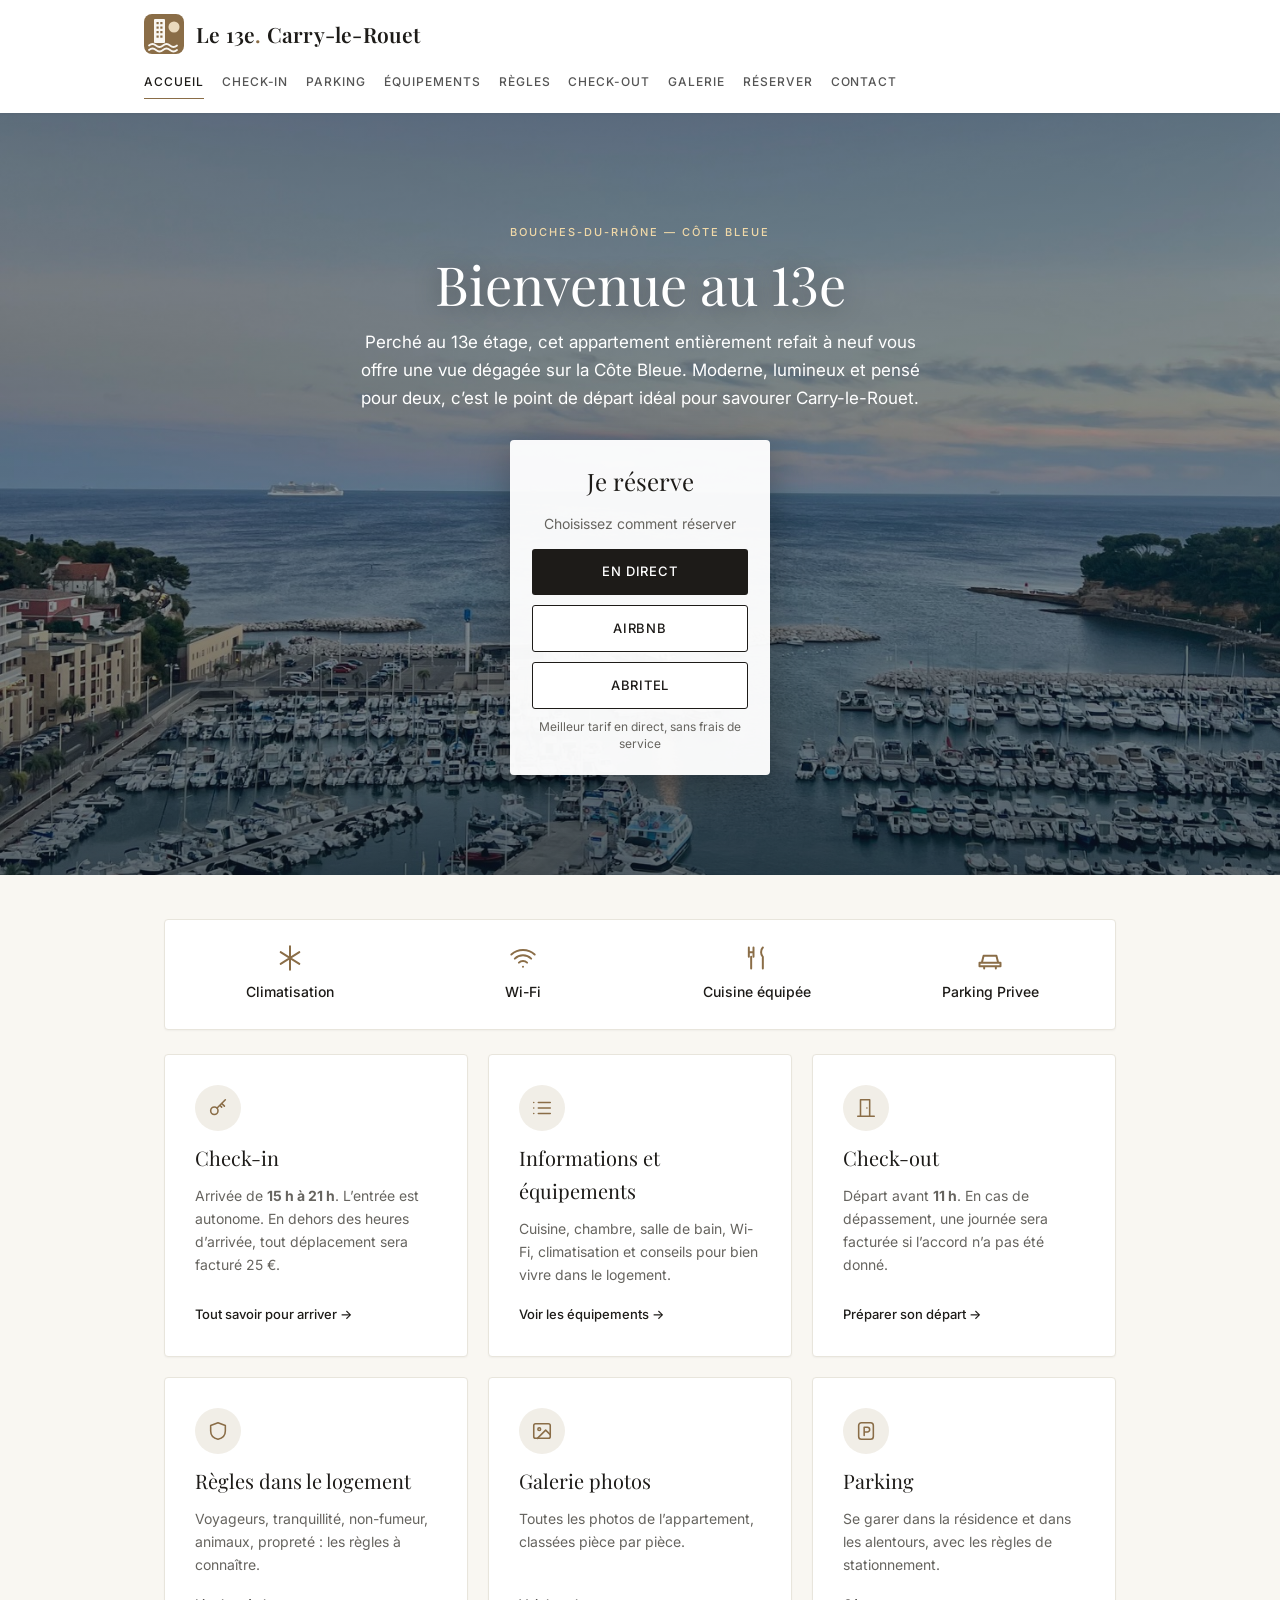
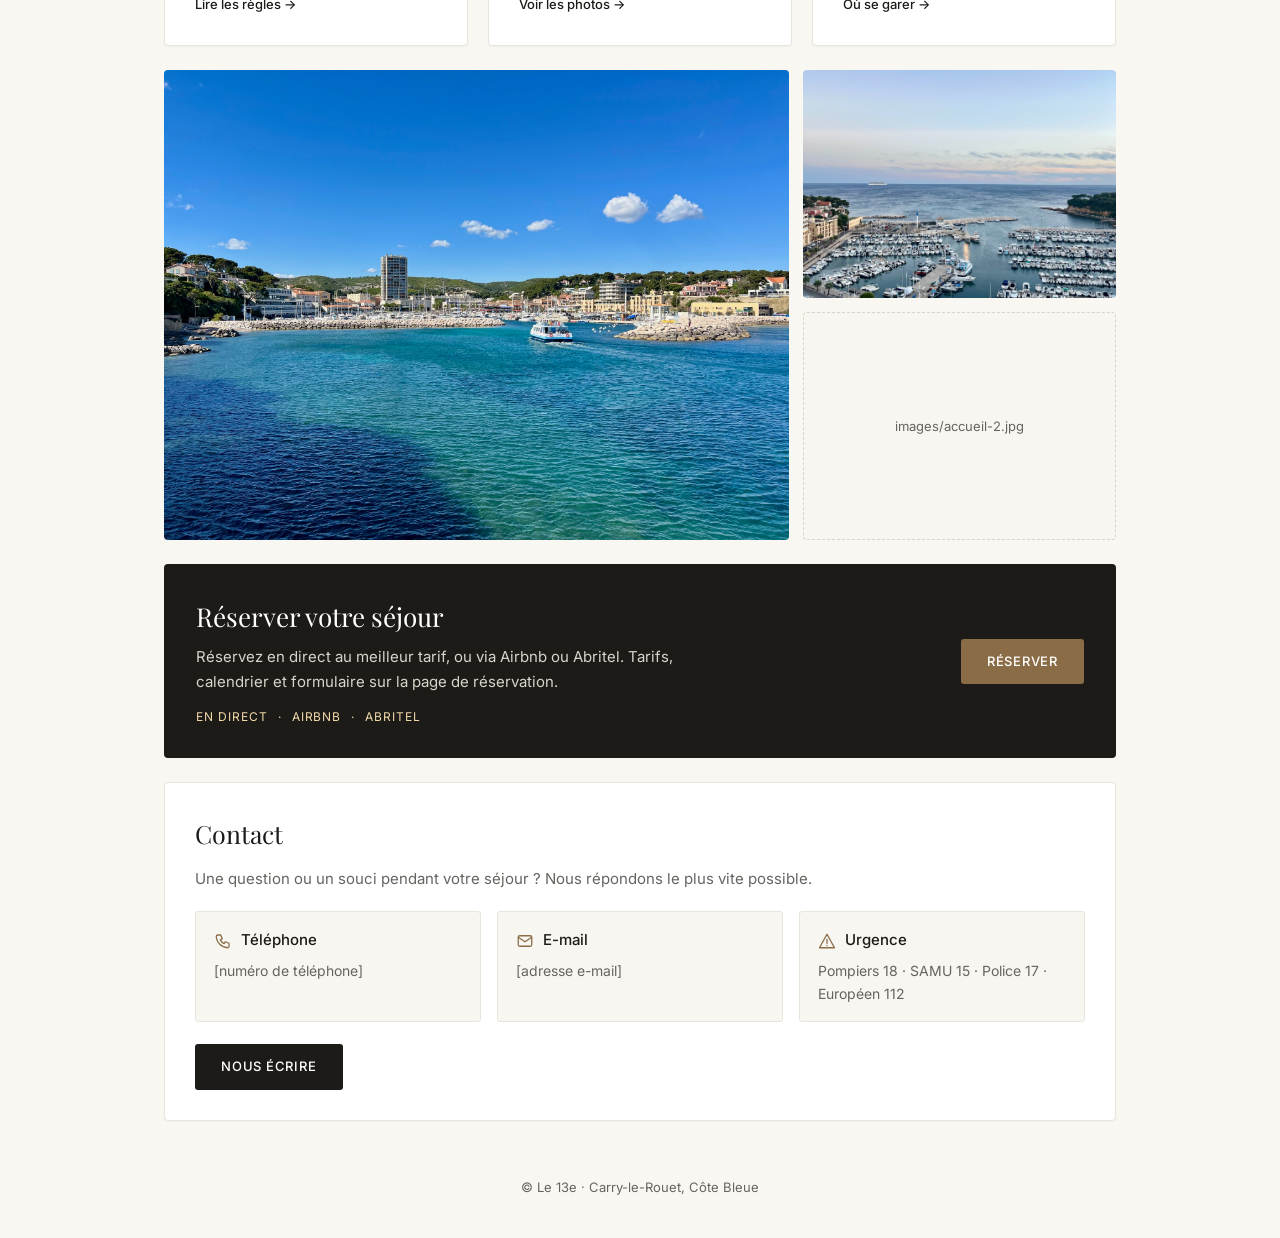
==== index.html @ 35c5f6ef "Site_v1" ====
<!DOCTYPE html>
<html lang="fr">
<head>
<meta charset="utf-8">
<meta name="viewport" content="width=device-width, initial-scale=1">
<title>Le 13e – Carry-le-Rouet</title>
<link rel="preconnect" href="https://fonts.googleapis.com">
<link href="https://fonts.googleapis.com/css2?family=Inter:wght@300;400;500&family=Playfair+Display:wght@400;500;600&display=swap" rel="stylesheet">
<link rel="stylesheet" href="style.css">
</head>
<body data-page="home">
<header class="top" id="hd"></header>
<section class="band hero-band" data-bg="accueil-bandeau,accueil-1,accueil-principale"><p class="eyebrow">Bouches-du-Rhône — Côte Bleue</p><h1>Bienvenue au 13e</h1><p class="sub">Perché au 13e étage, cet appartement entièrement refait à neuf vous offre une vue dégagée sur la Côte Bleue. Moderne, lumineux et pensé pour deux, c’est le point de départ idéal pour savourer Carry-le-Rouet.</p><aside class="hero-book" aria-label="Réserver"><h2>Je réserve</h2><p>Choisissez comment réserver</p><a class="btn" href="Reservation.html#direct">En direct</a><a class="btn alt air" href="Reservation.html#plateformes">Airbnb</a><a class="btn alt abr" href="Reservation.html#plateformes">Abritel</a><small>Meilleur tarif en direct, sans frais de service</small></aside></section>
<main class="wrap">

  <div class="amen">
    <div><span class="ic" data-i="snow"></span><b>Climatisation</b></div>
    <div><span class="ic" data-i="wifi"></span><b>Wi-Fi</b></div>
    <div><span class="ic" data-i="fork"></span><b>Cuisine équipée</b></div>
	<div><span class="ic" data-i="car"></span><b>Parking Privee</b></div>
  </div>

  <div class="cards">
    <a class="card" href="CheckIn.html"><span class="ic big" data-i="key"></span><h3>Check-in</h3><p>Arrivée de <b>15 h à 21 h</b>. L’entrée est autonome. En dehors des heures d’arrivée, tout déplacement sera facturé 25 €.</p><em>Tout savoir pour arriver →</em></a>
    <a class="card" href="Information-Equipement.html"><span class="ic big" data-i="list"></span><h3>Informations et équipements</h3><p>Cuisine, chambre, salle de bain, Wi-Fi, climatisation et conseils pour bien vivre dans le logement.</p><em>Voir les équipements →</em></a>
    <a class="card" href="CheckOut.html"><span class="ic big" data-i="door"></span><h3>Check-out</h3><p>Départ avant <b>11 h</b>. En cas de dépassement, une journée sera facturée si l’accord n’a pas été donné.</p><em>Préparer son départ →</em></a>
    <a class="card" href="Regle.html"><span class="ic big" data-i="shield"></span><h3>Règles dans le logement</h3><p>Voyageurs, tranquillité, non-fumeur, animaux, propreté : les règles à connaître.</p><em>Lire les règles →</em></a>
    <a class="card" href="Galerie.html"><span class="ic big" data-i="image"></span><h3>Galerie photos</h3><p>Toutes les photos de l’appartement, classées pièce par pièce.</p><em>Voir les photos →</em></a>
    <a class="card" href="Parking.html"><span class="ic big" data-i="park"></span><h3>Parking</h3><p>Se garer dans la résidence et dans les alentours, avec les règles de stationnement.</p><em>Où se garer →</em></a>
  </div>
    <a class="mosaic" href="Galerie.html" aria-label="Voir la galerie photos">
    <div class="ph m1" data-img="accueil-principale" data-alt="L’appartement">images/accueil-principale.jpg</div>
    <div class="ph" data-img="accueil-1" data-alt="L’appartement">images/accueil-1.jpg</div>
    <div class="ph" data-img="accueil-2" data-alt="L’appartement">images/accueil-2.jpg</div>
  </a>


  <div class="book" id="reserver">
    <div><h2>Réserver votre séjour</h2><p>Réservez en direct au meilleur tarif, ou via Airbnb ou Abritel. Tarifs, calendrier et formulaire sur la page de réservation.</p><div class="opts"><span>En direct</span><span>·</span><span>Airbnb</span><span>·</span><span>Abritel</span></div></div>
    <a class="btn" href="Reservation.html">Réserver</a>
  </div>

  <div class="card" id="contact">
    <h2>Contact</h2>
    <p style="margin:-8px 0 20px;color:var(--muted)">Une question ou un souci pendant votre séjour ? Nous répondons le plus vite possible.</p>
    <div class="three">
      <div class="sub-box"><h4><span class="ic" data-i="phone"></span>Téléphone</h4><p>[numéro de téléphone]</p></div>
      <div class="sub-box"><h4><span class="ic" data-i="mail"></span>E-mail</h4><p>[adresse e-mail]</p></div>
      <div class="sub-box"><h4><span class="ic" data-i="alert"></span>Urgence</h4><p>Pompiers 18 · SAMU 15 · Police 17 · Européen 112</p></div>
    </div>
    <p style="margin:22px 0 0"><a class="btn" href="mailto:votre@email.fr" id="openForm">Nous écrire</a></p>
  </div>
</main>
<dialog id="formDlg" aria-labelledby="formTitle">
  <form id="contactForm" method="dialog">
    <button type="button" class="x" id="closeForm" aria-label="Fermer">×</button>
    <h2 id="formTitle">Nous écrire</h2>
    <p class="hint">Remplissez le formulaire : votre application de messagerie s’ouvrira avec le message prêt à envoyer.</p>
    <div class="row">
      <label>Nom et prénom *<input type="text" name="nom" required autocomplete="name"></label>
      <label>E-mail *<input type="email" name="email" required autocomplete="email"></label>
    </div>
    <div class="row">
      <label>Téléphone<input type="tel" name="tel" autocomplete="tel"></label>
      <label>Sujet
        <select name="sujet">
          <option>Question avant mon séjour</option>
          <option>Problème pendant mon séjour</option>
          <option>Arrivée / départ</option>
          <option>Autre</option>
        </select>
      </label>
    </div>
    <label>Message *<textarea name="message" rows="5" required></textarea></label>
    <div class="actions">
      <button type="button" class="btn ghost" id="cancelForm">Annuler</button>
      <button type="submit" class="btn">Envoyer</button>
    </div>
  </form>
</dialog>
<footer>© Le 13e · Carry-le-Rouet, Côte Bleue</footer>
<script src="script.js"></script>
</body>
</html>
---- style.css ----
:root{--bg:#F9F7F2;--card:#fff;--soft:#F8F6F1;--line:#E8E5DC;--ink:#1D1B18;--muted:#66645F;--blue:#5E6678;--accent:#8A6D47;--accent-d:#B0651D;color-scheme:light}
*{box-sizing:border-box}
html{scroll-behavior:smooth}
body{margin:0;background:var(--bg);color:var(--ink);font:400 15px/1.65 "Inter","Helvetica Neue",Arial,sans-serif}
a{color:inherit}
:focus-visible{outline:2px solid var(--accent);outline-offset:3px}
h1,h2,h3{font-family:"Playfair Display",Georgia,serif;font-weight:400;margin:0;font-variant-numeric:lining-nums}
.top{background:#fff;box-shadow:0 1px 3px rgba(0,0,0,.06);position:sticky;top:0;z-index:5;transition:transform .3s ease}
.top.hide{transform:translateY(-100%)}
.bar{max-width:1040px;margin:0 auto;padding:14px 24px;display:flex;align-items:center;justify-content:space-between;gap:12px 28px;flex-wrap:wrap}
.brand{display:flex;align-items:center;gap:12px;text-decoration:none;font-family:"Playfair Display",Georgia,serif;font-weight:600;font-size:21px;letter-spacing:.01em}
.brand i{color:var(--accent);font-style:normal}
#nav{display:flex;gap:4px 26px;flex-wrap:wrap;align-items:center}
#nav a{text-decoration:none;font-size:12px;font-weight:500;letter-spacing:.08em;text-transform:uppercase;color:#555;padding:6px 0;border-bottom:1px solid transparent}
#nav a:hover{color:var(--ink);border-bottom-color:var(--accent)}
.wrap{max-width:1000px;margin:0 auto;padding:0 24px}
.narrow{max-width:820px}
.band{background:#fff;border-bottom:1px solid var(--line);text-align:center;padding:52px 24px 44px;margin-bottom:44px}
.eyebrow{font-size:11px;font-weight:500;letter-spacing:.18em;text-transform:uppercase;color:var(--accent);margin:0 0 14px}
.band h1{font-size:clamp(34px,5.5vw,54px);line-height:1.1;margin:0 0 14px}
.sub{color:var(--blue);font-size:17px;max-width:580px;margin:0 auto}
.hero{margin:28px 0 0}
.hero svg,.hero img{display:block;width:100%;height:auto;border-radius:4px}
.hero img{aspect-ratio:16/8;object-fit:cover}
.cap{color:var(--muted);font-size:13px;margin-top:8px;text-align:center}
.card{background:var(--card);border:1px solid var(--line);border-radius:4px;box-shadow:0 1px 2px rgba(0,0,0,.04);padding:30px;margin:0 0 24px}
.card h2{font-size:25px;margin:0 0 20px}
.chead{display:flex;gap:18px;align-items:center;padding-bottom:20px;margin-bottom:20px;border-bottom:1px solid var(--line)}
.chead h2{font-size:22px;margin:0 0 4px}
.chead p{margin:0;color:var(--muted)}
.ic{display:inline-flex;vertical-align:-4px;color:var(--accent)}
.ic svg{width:18px;height:18px}
.ic.big{width:46px;height:46px;border-radius:50%;background:#F1EEE7;align-items:center;justify-content:center;flex:none}
.ic.big svg{width:22px;height:22px}
.two{display:grid;grid-template-columns:1fr 1fr;gap:16px}
.three{display:grid;grid-template-columns:repeat(3,1fr);gap:16px}
.sub-box{background:var(--soft);border:1px solid var(--line);border-radius:3px;padding:16px 18px}
.sub-box h4{margin:0 0 6px;font-size:15px;font-weight:500;display:flex;gap:9px;align-items:center}
.sub-box p{margin:0;color:var(--muted);font-size:14px}
.sub-box .big{font-family:"Playfair Display",Georgia,serif;font-size:26px;color:var(--ink);display:block;margin:2px 0 4px}
.warn{background:var(--soft);border:1px solid var(--line);border-left:4px solid var(--accent);border-radius:3px;padding:16px 18px}
.warn h4{margin:0 0 6px;font-size:15px;font-weight:500;display:flex;gap:9px;align-items:center}
.warn p{margin:0;color:var(--muted);font-size:14px}
.steps{list-style:none;margin:0;padding:0;counter-reset:s}
.steps li{counter-increment:s;position:relative;padding:0 0 22px 52px}
.steps li:last-child{padding-bottom:0}
.steps li::before{content:counter(s);position:absolute;left:0;top:0;width:34px;height:34px;border-radius:50%;background:var(--ink);color:#fff;display:grid;place-items:center;font-family:"Playfair Display",Georgia,serif;font-size:14px}
.steps b{display:block;font-weight:500;font-size:16px}
.steps span{color:var(--muted)}
.cards{display:grid;grid-template-columns:repeat(3,1fr);gap:20px;margin:0 0 24px}
.cards .card{margin:0;display:flex;flex-direction:column;gap:10px;text-decoration:none;transition:border-color .15s}
.cards .card:hover{border-color:var(--accent)}
.cards h3{font-size:20px}
.cards p{margin:0;color:var(--muted);font-size:14px}
.cards em{margin-top:auto;padding-top:8px;font-style:normal;font-size:13px;font-weight:500;color:var(--ink)}
.grid{display:grid;grid-template-columns:repeat(3,1fr);gap:14px;text-decoration:none}
.ph{background:var(--soft);border:1px dashed #D8D3C6;border-radius:3px;aspect-ratio:4/3;display:grid;place-items:center;text-align:center;color:var(--muted);font-size:13px;padding:12px}
.done{aspect-ratio:4/3;overflow:hidden;border-radius:3px}
.done img{width:100%;height:100%;object-fit:cover;display:block}
.hero.done{aspect-ratio:auto;overflow:visible}
.hero.done img{height:auto}
ul.rules{list-style:none;margin:0;padding:0}
ul.rules li{padding:10px 0;border-bottom:1px solid var(--line);color:var(--muted)}
ul.rules li:last-child{border:0}
ul.rules b{color:var(--ink);font-weight:500}
.btn{display:inline-block;background:var(--ink);color:#fff;padding:12px 26px;border-radius:3px;text-decoration:none;font-size:13px;font-weight:500;letter-spacing:.06em;text-transform:uppercase}
.btn:hover{background:var(--accent)}
footer{text-align:center;padding:32px 24px 40px;color:var(--muted);font-size:13px}
.band.hero-band{position:relative;background-size:cover;background-position:center}
.band.has-img{color:#fff;padding:110px 24px 100px;border-bottom:0}
.band.has-img::before{content:"";position:absolute;inset:0;background:linear-gradient(180deg,rgba(10,22,30,.55),rgba(10,22,30,.42) 50%,rgba(10,22,30,.65))}
.band.has-img>*{position:relative}
.band.has-img h1{color:#fff;text-shadow:0 2px 24px rgba(0,0,0,.35)}
.band.has-img .eyebrow{color:#F1D9A8}
.band.has-img .sub{color:#fff}
.mosaic{display:grid;grid-template-columns:2fr 1fr;grid-template-rows:1fr 1fr;gap:14px;height:clamp(300px,44vw,470px);margin:0 0 24px;text-decoration:none}
.mosaic .m1{grid-row:span 2}
.mosaic .ph,.mosaic .done{aspect-ratio:auto;height:100%;border-radius:4px}
.amen{display:grid;grid-template-columns:repeat(4,1fr);gap:16px;text-align:center;background:var(--card);border:1px solid var(--line);border-radius:4px;box-shadow:0 1px 2px rgba(0,0,0,.04);padding:24px 16px;margin:0 0 24px}
.amen .ic{display:flex;justify-content:center;margin-bottom:8px}
.amen .ic svg{width:28px;height:28px}
.amen b{font-weight:500;font-size:14px}
@media(max-width:800px){.mosaic{grid-template-columns:1fr;grid-template-rows:none;height:auto}.mosaic .m1{grid-row:auto}.mosaic .ph,.mosaic .done{aspect-ratio:4/3;height:auto}.amen{grid-template-columns:1fr 1fr}.band.has-img{padding:80px 20px 70px}}
@media(max-width:800px){.cards,.three{grid-template-columns:1fr 1fr}.grid{grid-template-columns:1fr 1fr}}
@media(max-width:560px){.cards,.three,.two{grid-template-columns:1fr}.card{padding:22px}.band{padding:40px 20px 34px}}


/* Formulaire de contact */
dialog#formDlg{border:1px solid var(--line);border-radius:4px;padding:0;width:min(560px,calc(100% - 32px));max-height:calc(100% - 32px);color:var(--ink);background:var(--card);box-shadow:0 20px 60px rgba(0,0,0,.25)}
dialog#formDlg::backdrop{background:rgba(20,18,15,.55)}
#contactForm{padding:30px;position:relative}
#contactForm h2{font-size:25px;margin:0 0 6px}
#contactForm .hint{margin:0 0 20px;color:var(--muted);font-size:14px}
#contactForm .row{display:grid;grid-template-columns:1fr 1fr;gap:16px}
#contactForm label{display:block;font-size:13px;font-weight:500;margin:0 0 16px}
#contactForm input,#contactForm select,#contactForm textarea{display:block;width:100%;margin-top:6px;padding:11px 12px;font:400 15px/1.4 "Inter",Arial,sans-serif;color:var(--ink);background:#fff;border:1px solid #D8D3C6;border-radius:3px}
#contactForm textarea{resize:vertical;min-height:110px}
#contactForm input:focus,#contactForm select:focus,#contactForm textarea:focus{outline:2px solid var(--accent);outline-offset:1px;border-color:var(--accent)}
#contactForm .actions{display:flex;justify-content:flex-end;gap:12px;margin-top:4px}
#contactForm button.btn{border:0;cursor:pointer;font-family:inherit}
#contactForm .btn.ghost{background:transparent;color:var(--ink);border:1px solid var(--line)}
#contactForm .btn.ghost:hover{border-color:var(--accent);color:var(--accent)}
#contactForm .x{position:absolute;top:10px;right:14px;background:none;border:0;font-size:28px;line-height:1;color:var(--muted);cursor:pointer}
#contactForm .x:hover{color:var(--ink)}
@media(max-width:560px){#contactForm{padding:22px}#contactForm .row{grid-template-columns:1fr;gap:0}}

/* Menu commun */
#nav{gap:4px 18px}
#nav a.on{color:var(--ink);border-bottom-color:var(--accent)}
.burger{display:none;background:none;border:1px solid var(--line);border-radius:3px;width:42px;height:38px;padding:0;cursor:pointer;flex-direction:column;justify-content:center;align-items:center;gap:5px}
.burger span{display:block;width:18px;height:2px;background:var(--ink)}
@media(max-width:1020px){
  .burger{display:flex}
  #nav{display:none;width:100%;flex-direction:column;align-items:stretch;gap:0;border-top:1px solid var(--line);margin-top:4px}
  #nav.open{display:flex}
  #nav a{padding:12px 2px;border-bottom:1px solid var(--line);font-size:13px}
  #nav a.on{border-bottom-color:var(--accent);color:var(--accent)}
}

/* Réservation */
.book{display:flex;flex-wrap:wrap;gap:20px;align-items:center;justify-content:space-between;background:var(--ink);color:#fff;border-radius:4px;padding:32px;margin:0 0 24px}
.book h2{color:#fff;font-size:26px;margin:0 0 6px}
.book p{margin:0;color:#D9D5CA;max-width:520px}
.book .btn{background:var(--accent)}
.book .btn:hover{background:#fff;color:var(--ink)}
.book .opts{display:flex;gap:10px;flex-wrap:wrap;margin-top:12px;font-size:12px;letter-spacing:.08em;text-transform:uppercase;color:#F1D9A8}
.row{display:grid;grid-template-columns:1fr 1fr;gap:16px}
#bookForm label{display:block;font-size:13px;font-weight:500;margin:0 0 16px}
#bookForm input,#bookForm select,#bookForm textarea{display:block;width:100%;margin-top:6px;padding:11px 12px;font:400 15px/1.4 "Inter",Arial,sans-serif;color:var(--ink);background:#fff;border:1px solid #D8D3C6;border-radius:3px}
#bookForm button.btn{border:0;cursor:pointer;font-family:inherit}
.note{color:var(--muted);font-size:13px;margin:0 0 16px}
.plat{display:flex;flex-direction:column;gap:12px;align-items:flex-start}
.plat p{margin:0}
.plat .logo{height:34px;width:auto}
.plat .fee{background:#fff;border:1px solid var(--line);border-left:3px solid var(--accent);padding:10px 12px;border-radius:3px}
.plat .btn{margin-top:auto}
.cms{display:grid;grid-template-columns:1fr 1fr;gap:28px}
.cnav{display:flex;justify-content:space-between;margin-bottom:-30px;position:relative;z-index:1}
.cnav button{background:none;border:1px solid var(--line);border-radius:3px;width:34px;height:34px;font-size:20px;cursor:pointer;color:var(--ink)}
.cnav button:hover{border-color:var(--accent)}
.cm h4{margin:0 0 12px;text-align:center;font:500 16px "Playfair Display",Georgia,serif}
.cg{display:grid;grid-template-columns:repeat(7,1fr);gap:3px;text-align:center}
.dw{font-size:11px;color:var(--muted);padding-bottom:4px}
.day{border:0;background:var(--soft);border-radius:3px;aspect-ratio:1;font:400 13px "Inter",Arial,sans-serif;color:var(--ink);cursor:pointer;padding:0}
.day:hover:not(:disabled):not(.busy){outline:1px solid var(--accent)}
.day.past{opacity:.35;cursor:default}
.day.busy{background:#EDE9DF;color:#A8A397;text-decoration:line-through;cursor:not-allowed}
.day.mid{background:#E9DFCE}
.day.sel{background:var(--accent);color:#fff}
.legend{display:flex;gap:18px;flex-wrap:wrap;margin-top:16px;font-size:13px;color:var(--muted)}
.legend span{display:flex;align-items:center;gap:6px}
.lg{width:14px;height:14px;border-radius:3px;display:inline-block}
.lg.free{background:var(--soft);border:1px solid var(--line)}.lg.busy{background:#EDE9DF}.lg.pick{background:var(--accent)}
.calsum{margin:12px 0 0;font-weight:500}
@media(max-width:700px){.cms,.row{grid-template-columns:1fr;gap:0}.cms{gap:24px}.cnav{margin-bottom:8px}.amen[style]{grid-template-columns:1fr 1fr!important}}

/* Bloc « Je réserve » dans le bandeau */
.hero-book{background:rgba(255,255,255,.96);color:var(--ink);border-radius:4px;padding:22px;width:260px;display:flex;flex-direction:column;gap:10px;text-align:center;box-shadow:0 10px 40px rgba(0,0,0,.3)}
.hero-book h2{font-size:24px;margin:0}
.hero-book p{margin:0 0 4px;color:var(--muted);font-size:14px}
.hero-book .btn{text-align:center;padding:12px 16px}
.hero-book .btn.alt{background:#fff;color:var(--ink);border:1px solid var(--ink)}
.hero-book .btn.alt:hover{background:var(--accent);border-color:var(--accent);color:#fff}
.hero-book small{color:var(--muted);font-size:12px;line-height:1.4}
.band.has-img>.hero-book,.band.hero-band>.hero-book{position:absolute;right:max(24px,5%);top:50%;transform:translateY(-50%)}
@media(max-width:1300px){.band.has-img>.hero-book,.band.hero-band>.hero-book{position:relative;right:auto;top:auto;transform:none;margin:28px auto 0}}

.qlinks{display:flex;gap:12px;flex-wrap:wrap;margin-top:18px}
.qlinks a{display:inline-flex;align-items:center;gap:10px;padding:8px 16px 8px 8px;border:1px solid var(--line);background:var(--soft);border-radius:30px;text-decoration:none;font-size:14px;font-weight:500;transition:border-color .15s}
.qlinks a:hover{border-color:var(--accent)}
.qlinks .ic{vertical-align:0;width:34px;height:34px;border-radius:50%;background:#fff;border:1px solid var(--line);align-items:center;justify-content:center}
.qlinks .ic svg{width:18px;height:18px}
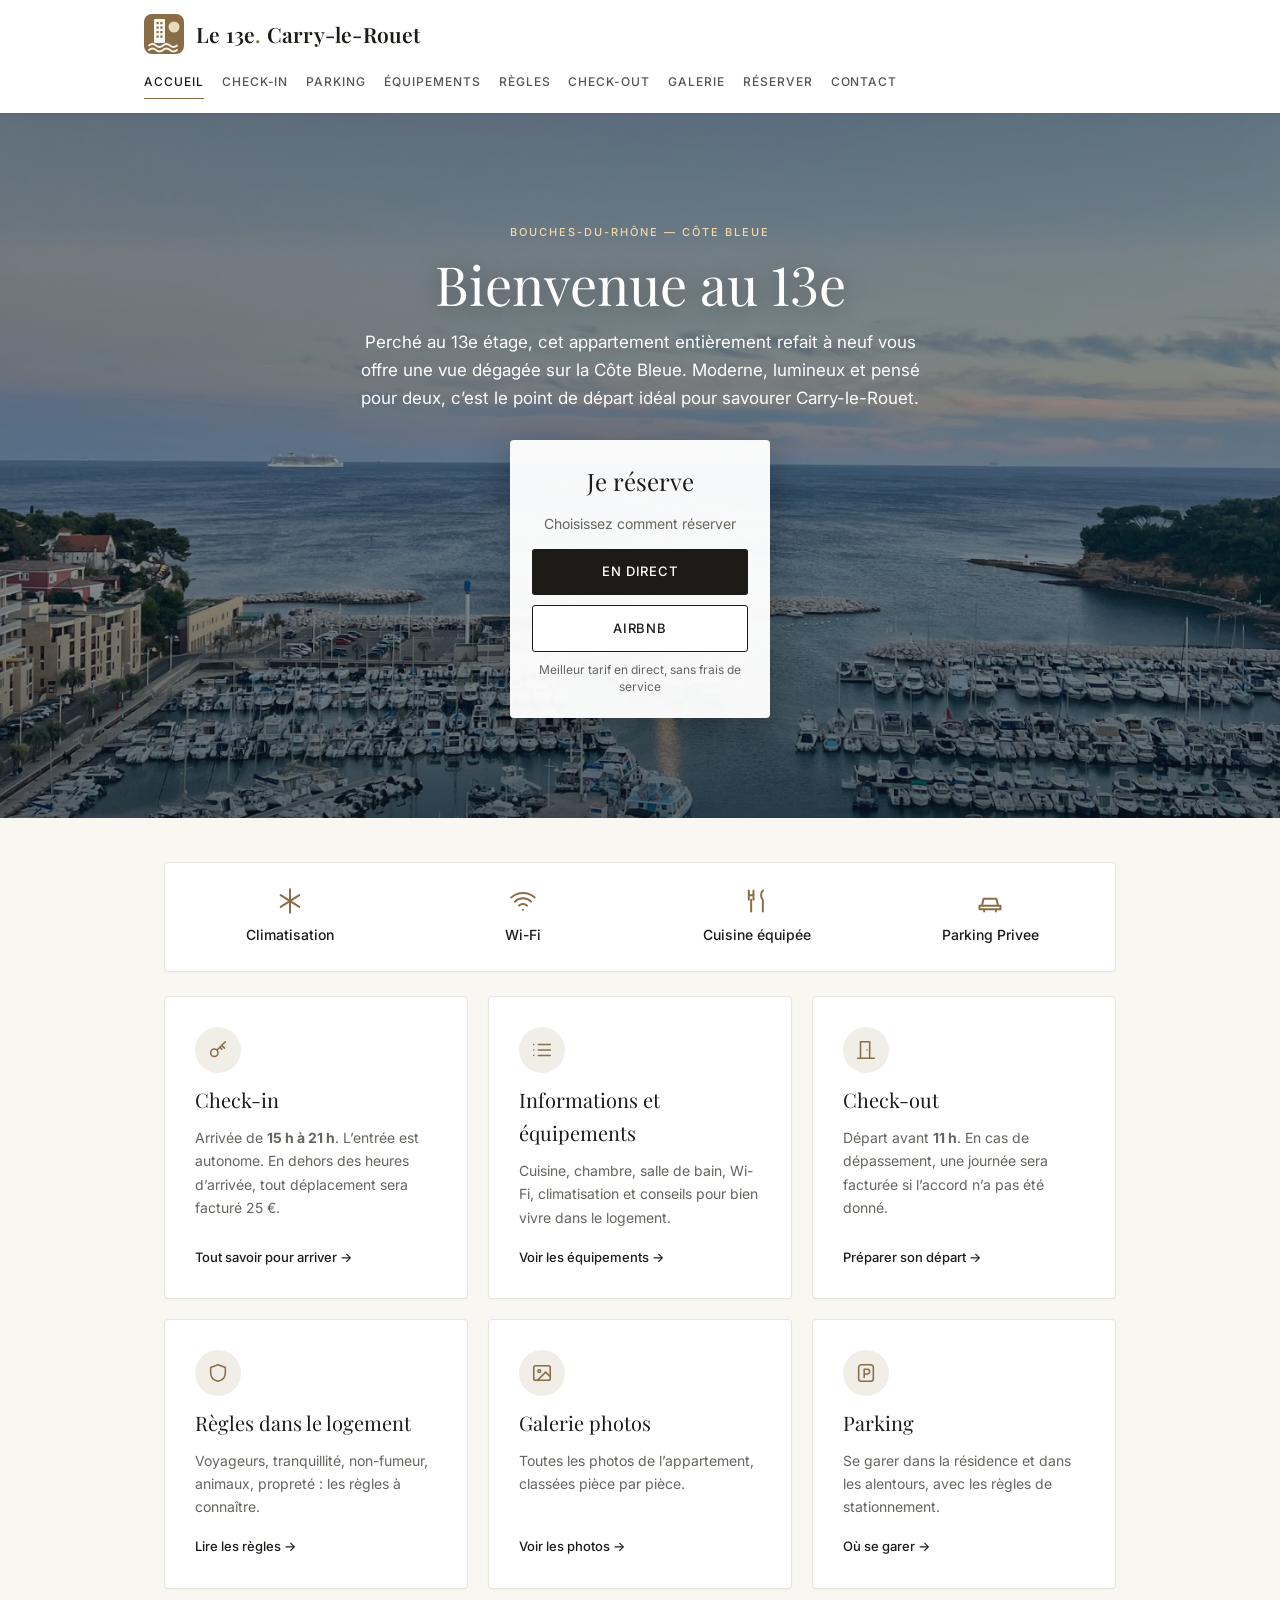
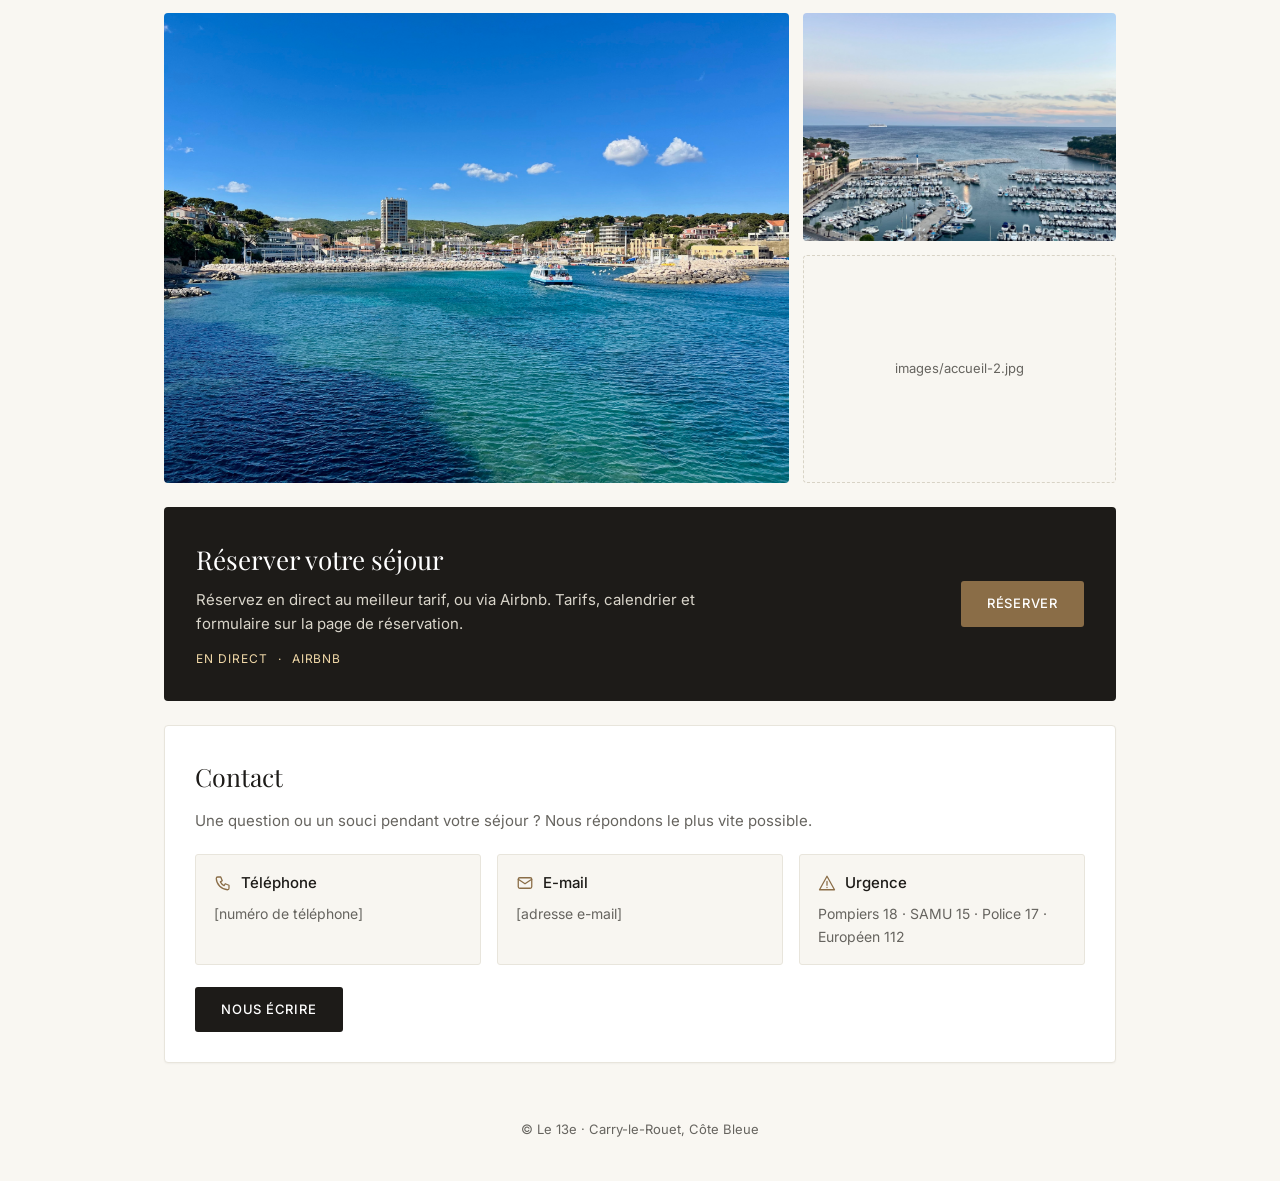
==== commit d234386d: "Supprime le lien vers Abritel (réservation Airbnb et en direct uniquement) Co-authored-by: PaulProje" ====
--- a/index.html
+++ b/index.html
@@ -10,7 +10,7 @@
 </head>
 <body data-page="home">
 <header class="top" id="hd"></header>
-<section class="band hero-band" data-bg="accueil-bandeau,accueil-1,accueil-principale"><p class="eyebrow">Bouches-du-Rhône — Côte Bleue</p><h1>Bienvenue au 13e</h1><p class="sub">Perché au 13e étage, cet appartement entièrement refait à neuf vous offre une vue dégagée sur la Côte Bleue. Moderne, lumineux et pensé pour deux, c’est le point de départ idéal pour savourer Carry-le-Rouet.</p><aside class="hero-book" aria-label="Réserver"><h2>Je réserve</h2><p>Choisissez comment réserver</p><a class="btn" href="Reservation.html#direct">En direct</a><a class="btn alt air" href="Reservation.html#plateformes">Airbnb</a><a class="btn alt abr" href="Reservation.html#plateformes">Abritel</a><small>Meilleur tarif en direct, sans frais de service</small></aside></section>
+<section class="band hero-band" data-bg="accueil-bandeau,accueil-1,accueil-principale"><p class="eyebrow">Bouches-du-Rhône — Côte Bleue</p><h1>Bienvenue au 13e</h1><p class="sub">Perché au 13e étage, cet appartement entièrement refait à neuf vous offre une vue dégagée sur la Côte Bleue. Moderne, lumineux et pensé pour deux, c’est le point de départ idéal pour savourer Carry-le-Rouet.</p><aside class="hero-book" aria-label="Réserver"><h2>Je réserve</h2><p>Choisissez comment réserver</p><a class="btn" href="Reservation.html#direct">En direct</a><a class="btn alt air" href="Reservation.html#plateformes">Airbnb</a><small>Meilleur tarif en direct, sans frais de service</small></aside></section>
 <main class="wrap">
 
   <div class="amen">
@@ -36,7 +36,7 @@
 
 
   <div class="book" id="reserver">
-    <div><h2>Réserver votre séjour</h2><p>Réservez en direct au meilleur tarif, ou via Airbnb ou Abritel. Tarifs, calendrier et formulaire sur la page de réservation.</p><div class="opts"><span>En direct</span><span>·</span><span>Airbnb</span><span>·</span><span>Abritel</span></div></div>
+    <div><h2>Réserver votre séjour</h2><p>Réservez en direct au meilleur tarif, ou via Airbnb. Tarifs, calendrier et formulaire sur la page de réservation.</p><div class="opts"><span>En direct</span><span>·</span><span>Airbnb</span></div></div>
     <a class="btn" href="Reservation.html">Réserver</a>
   </div>
 
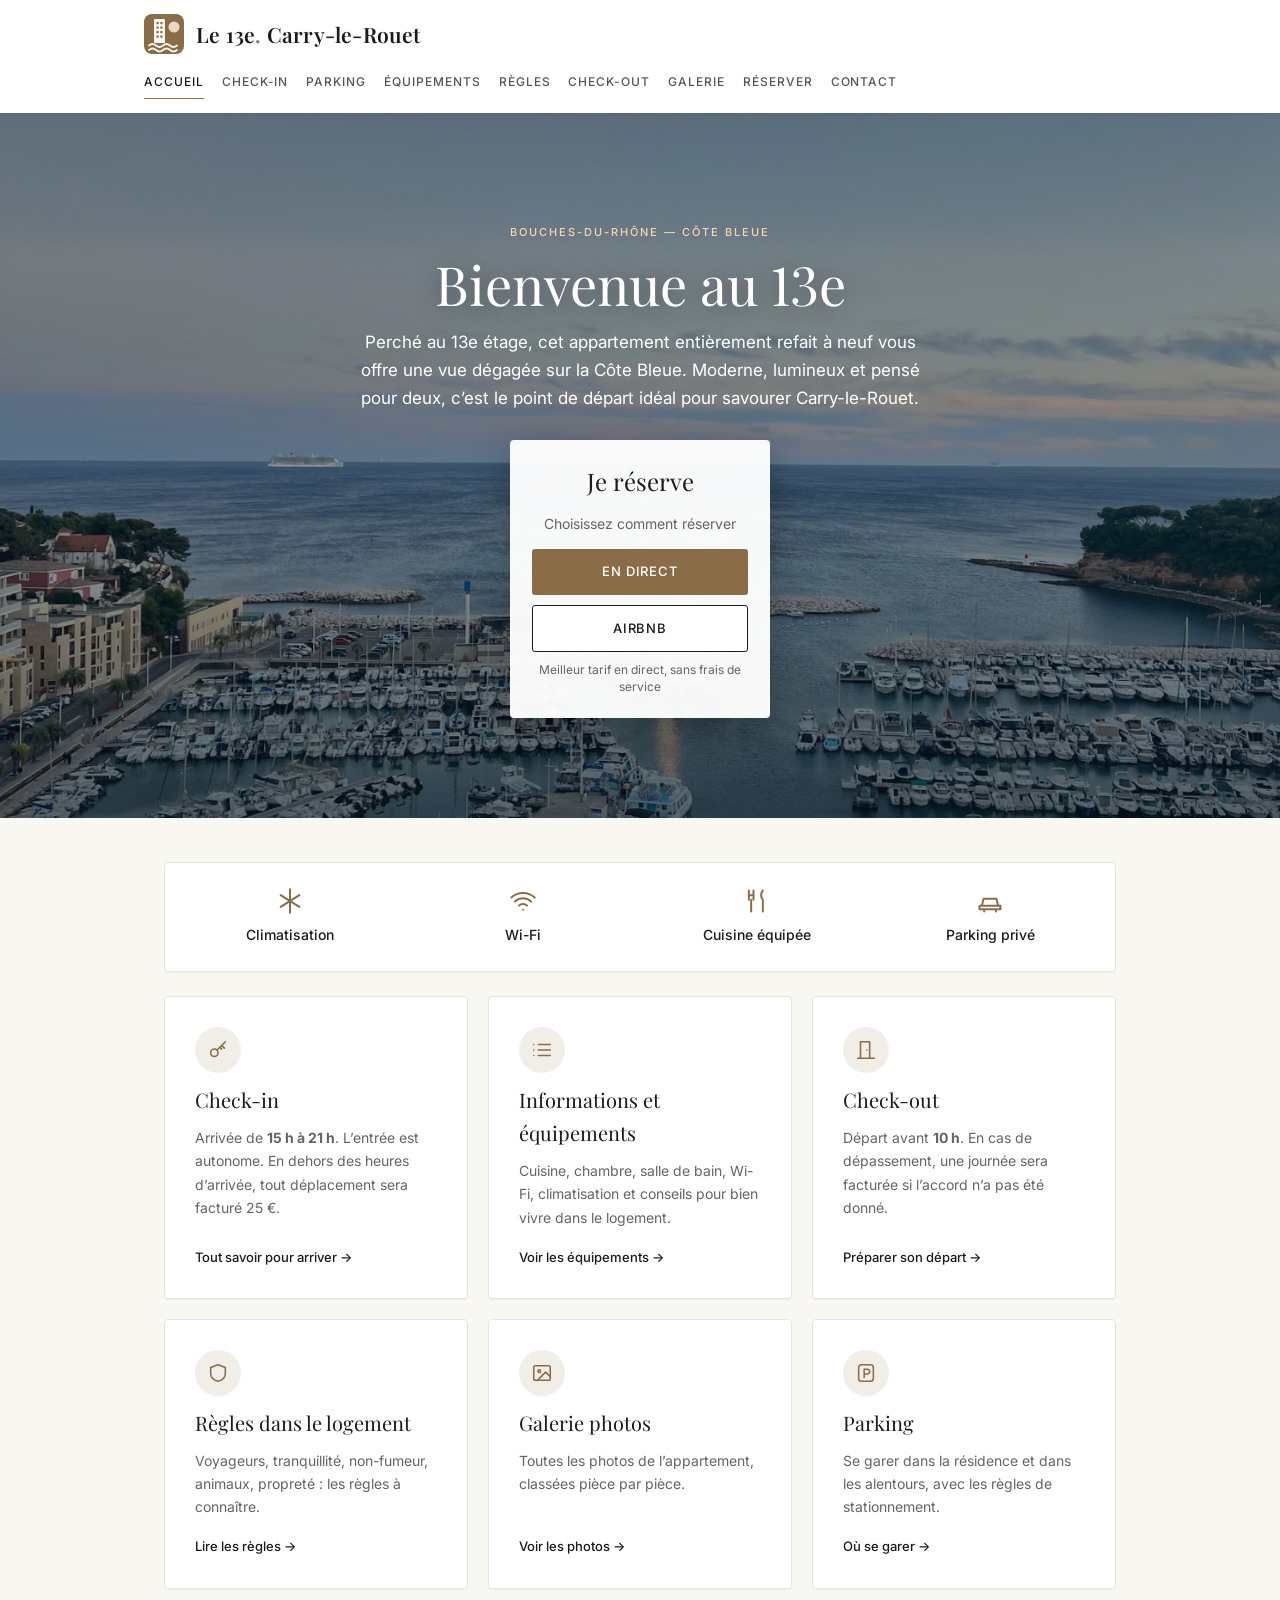
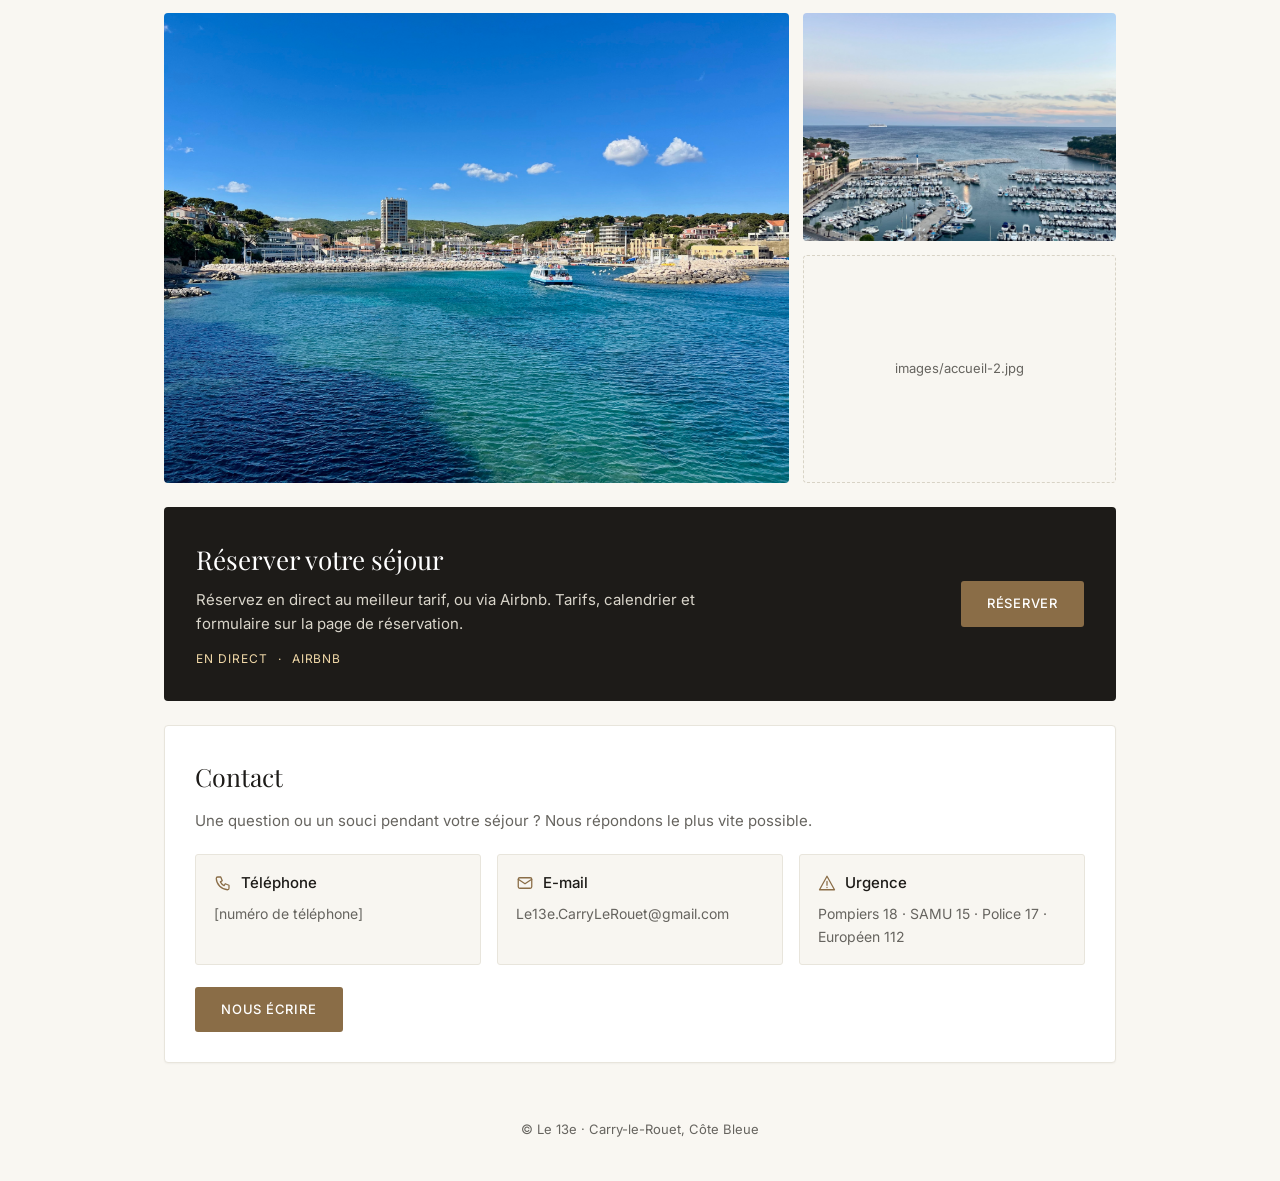
==== commit cc5102f0: "Pack design : CTA brun, favicon, Open Graph, lightbox galerie, survol photos, footer légal + correct" ====
--- a/index.html
+++ b/index.html
@@ -4,6 +4,13 @@
 <meta charset="utf-8">
 <meta name="viewport" content="width=device-width, initial-scale=1">
 <title>Le 13e – Carry-le-Rouet</title>
+<meta name="description" content="Le 13e — T2 de 46 m² avec terrasse au 13e étage de la tour de Carry-le-Rouet. Vue dégagée sur le port et la Côte Bleue. Location en direct au meilleur tarif.">
+<meta property="og:title" content="Le 13e — Location vue mer à Carry-le-Rouet">
+<meta property="og:description" content="T2 46 m², terrasse, 13e étage, vue sur la Côte Bleue. Réservez en direct, sans frais de plateforme.">
+<meta property="og:type" content="website">
+<meta property="og:url" content="https://paulproject135.github.io/Le13e/">
+<meta property="og:image" content="https://paulproject135.github.io/Le13e/images/accueil-principale.jpg">
+<link rel="icon" type="image/svg+xml" href="favicon.svg">
 <link rel="preconnect" href="https://fonts.googleapis.com">
 <link href="https://fonts.googleapis.com/css2?family=Inter:wght@300;400;500&family=Playfair+Display:wght@400;500;600&display=swap" rel="stylesheet">
 <link rel="stylesheet" href="style.css">
@@ -17,13 +24,13 @@
     <div><span class="ic" data-i="snow"></span><b>Climatisation</b></div>
     <div><span class="ic" data-i="wifi"></span><b>Wi-Fi</b></div>
     <div><span class="ic" data-i="fork"></span><b>Cuisine équipée</b></div>
-	<div><span class="ic" data-i="car"></span><b>Parking Privee</b></div>
+	<div><span class="ic" data-i="car"></span><b>Parking privé</b></div>
   </div>
 
   <div class="cards">
     <a class="card" href="CheckIn.html"><span class="ic big" data-i="key"></span><h3>Check-in</h3><p>Arrivée de <b>15 h à 21 h</b>. L’entrée est autonome. En dehors des heures d’arrivée, tout déplacement sera facturé 25 €.</p><em>Tout savoir pour arriver →</em></a>
     <a class="card" href="Information-Equipement.html"><span class="ic big" data-i="list"></span><h3>Informations et équipements</h3><p>Cuisine, chambre, salle de bain, Wi-Fi, climatisation et conseils pour bien vivre dans le logement.</p><em>Voir les équipements →</em></a>
-    <a class="card" href="CheckOut.html"><span class="ic big" data-i="door"></span><h3>Check-out</h3><p>Départ avant <b>11 h</b>. En cas de dépassement, une journée sera facturée si l’accord n’a pas été donné.</p><em>Préparer son départ →</em></a>
+    <a class="card" href="CheckOut.html"><span class="ic big" data-i="door"></span><h3>Check-out</h3><p>Départ avant <b>10 h</b>. En cas de dépassement, une journée sera facturée si l’accord n’a pas été donné.</p><em>Préparer son départ →</em></a>
     <a class="card" href="Regle.html"><span class="ic big" data-i="shield"></span><h3>Règles dans le logement</h3><p>Voyageurs, tranquillité, non-fumeur, animaux, propreté : les règles à connaître.</p><em>Lire les règles →</em></a>
     <a class="card" href="Galerie.html"><span class="ic big" data-i="image"></span><h3>Galerie photos</h3><p>Toutes les photos de l’appartement, classées pièce par pièce.</p><em>Voir les photos →</em></a>
     <a class="card" href="Parking.html"><span class="ic big" data-i="park"></span><h3>Parking</h3><p>Se garer dans la résidence et dans les alentours, avec les règles de stationnement.</p><em>Où se garer →</em></a>
@@ -45,10 +52,10 @@
     <p style="margin:-8px 0 20px;color:var(--muted)">Une question ou un souci pendant votre séjour ? Nous répondons le plus vite possible.</p>
     <div class="three">
       <div class="sub-box"><h4><span class="ic" data-i="phone"></span>Téléphone</h4><p>[numéro de téléphone]</p></div>
-      <div class="sub-box"><h4><span class="ic" data-i="mail"></span>E-mail</h4><p>[adresse e-mail]</p></div>
+      <div class="sub-box"><h4><span class="ic" data-i="mail"></span>E-mail</h4><p>Le13e.CarryLeRouet@gmail.com</p></div>
       <div class="sub-box"><h4><span class="ic" data-i="alert"></span>Urgence</h4><p>Pompiers 18 · SAMU 15 · Police 17 · Européen 112</p></div>
     </div>
-    <p style="margin:22px 0 0"><a class="btn" href="mailto:votre@email.fr" id="openForm">Nous écrire</a></p>
+    <p style="margin:22px 0 0"><a class="btn" href="mailto:Le13e.CarryLeRouet@gmail.com" id="openForm">Nous écrire</a></p>
   </div>
 </main>
 <dialog id="formDlg" aria-labelledby="formTitle">
--- a/style.css
+++ b/style.css
@@ -1,4 +1,4 @@
-:root{--bg:#F9F7F2;--card:#fff;--soft:#F8F6F1;--line:#E8E5DC;--ink:#1D1B18;--muted:#66645F;--blue:#5E6678;--accent:#8A6D47;--accent-d:#B0651D;color-scheme:light}
+:root{--bg:#F9F7F2;--card:#fff;--soft:#F8F6F1;--line:#E8E5DC;--ink:#1D1B18;--muted:#66645F;--blue:#5E6678;--accent:#8A6D47;--accent-dk:#6E5539;color-scheme:light}
 *{box-sizing:border-box}
 html{scroll-behavior:smooth}
 body{margin:0;background:var(--bg);color:var(--ink);font:400 15px/1.65 "Inter","Helvetica Neue",Arial,sans-serif}
@@ -63,8 +63,8 @@
 ul.rules li{padding:10px 0;border-bottom:1px solid var(--line);color:var(--muted)}
 ul.rules li:last-child{border:0}
 ul.rules b{color:var(--ink);font-weight:500}
-.btn{display:inline-block;background:var(--ink);color:#fff;padding:12px 26px;border-radius:3px;text-decoration:none;font-size:13px;font-weight:500;letter-spacing:.06em;text-transform:uppercase}
-.btn:hover{background:var(--accent)}
+.btn{display:inline-block;background:var(--accent);color:#fff;padding:12px 26px;border-radius:3px;text-decoration:none;font-size:13px;font-weight:500;letter-spacing:.06em;text-transform:uppercase}
+.btn:hover{background:var(--accent-dk)}
 footer{text-align:center;padding:32px 24px 40px;color:var(--muted);font-size:13px}
 .band.hero-band{position:relative;background-size:cover;background-position:center}
 .band.has-img{color:#fff;padding:110px 24px 100px;border-bottom:0}
@@ -144,7 +144,7 @@
 .day{border:0;background:var(--soft);border-radius:3px;aspect-ratio:1;font:400 13px "Inter",Arial,sans-serif;color:var(--ink);cursor:pointer;padding:0}
 .day:hover:not(:disabled):not(.busy){outline:1px solid var(--accent)}
 .day.past{opacity:.35;cursor:default}
-.day.busy{background:#EDE9DF;color:#A8A397;text-decoration:line-through;cursor:not-allowed}
+.day.busy{background:#EDE9DF;color:#8B8578;text-decoration:line-through;cursor:not-allowed}
 .day.mid{background:#E9DFCE}
 .day.sel{background:var(--accent);color:#fff}
 .legend{display:flex;gap:18px;flex-wrap:wrap;margin-top:16px;font-size:13px;color:var(--muted)}
@@ -170,3 +170,20 @@
 .qlinks a:hover{border-color:var(--accent)}
 .qlinks .ic{vertical-align:0;width:34px;height:34px;border-radius:50%;background:#fff;border:1px solid var(--line);align-items:center;justify-content:center}
 .qlinks .ic svg{width:18px;height:18px}
+
+/* ===== Pack design ===== */
+/* Survol des photos : léger zoom */
+.grid .done,.mosaic .done{overflow:hidden}
+.grid .done img,.mosaic .done img{transition:transform .35s ease}
+.grid .done:hover img,.mosaic .done:hover img{transform:scale(1.04)}
+#gal .done{cursor:zoom-in}
+
+/* Lightbox galerie : clic = plein écran */
+.lb{position:fixed;inset:0;background:rgba(20,18,15,.9);display:none;place-items:center;z-index:50;padding:28px}
+.lb.on{display:grid}
+.lb img{max-width:100%;max-height:calc(100vh - 56px);border-radius:4px;box-shadow:0 20px 60px rgba(0,0,0,.5)}
+.lb button{position:absolute;top:12px;right:20px;background:none;border:0;font-size:38px;line-height:1;color:#fff;cursor:pointer}
+.lb button:hover{color:#F1D9A8}
+
+/* Footer légal : seconde ligne plus discrète */
+footer small{opacity:.75}
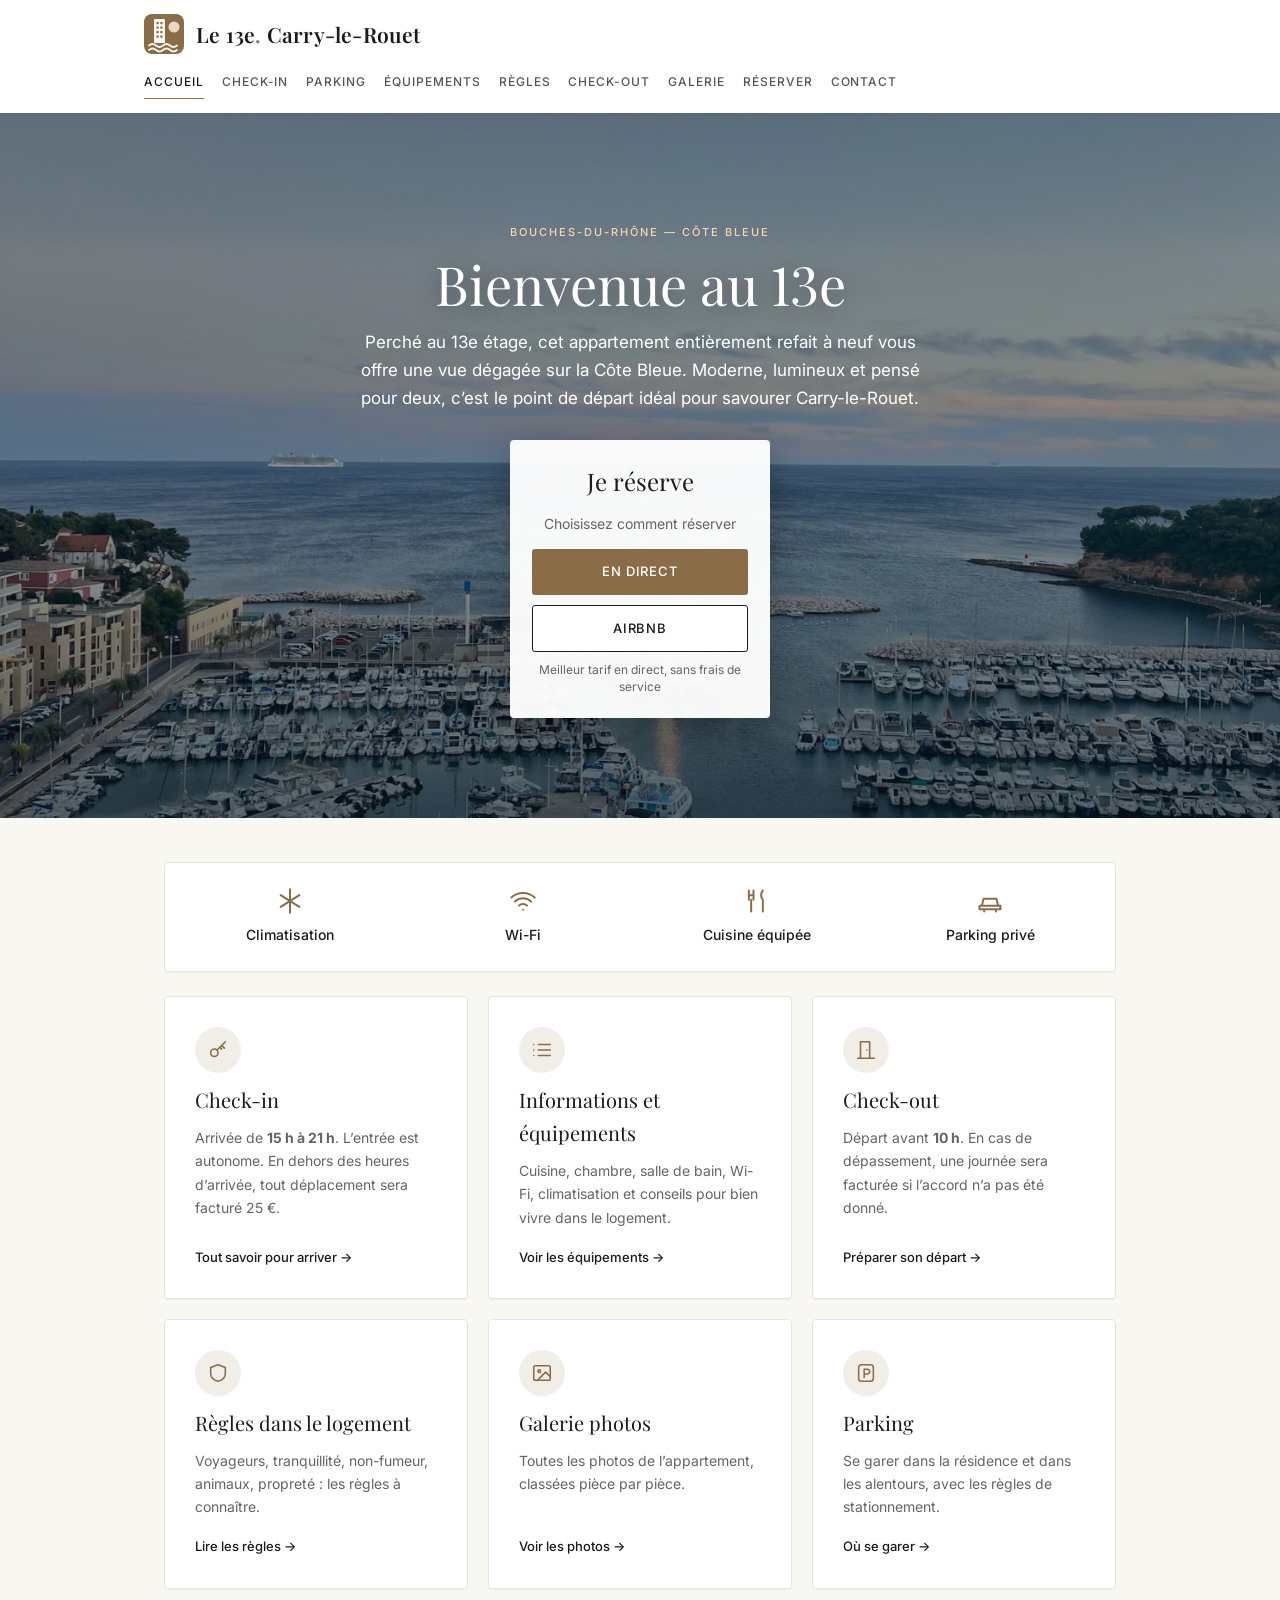
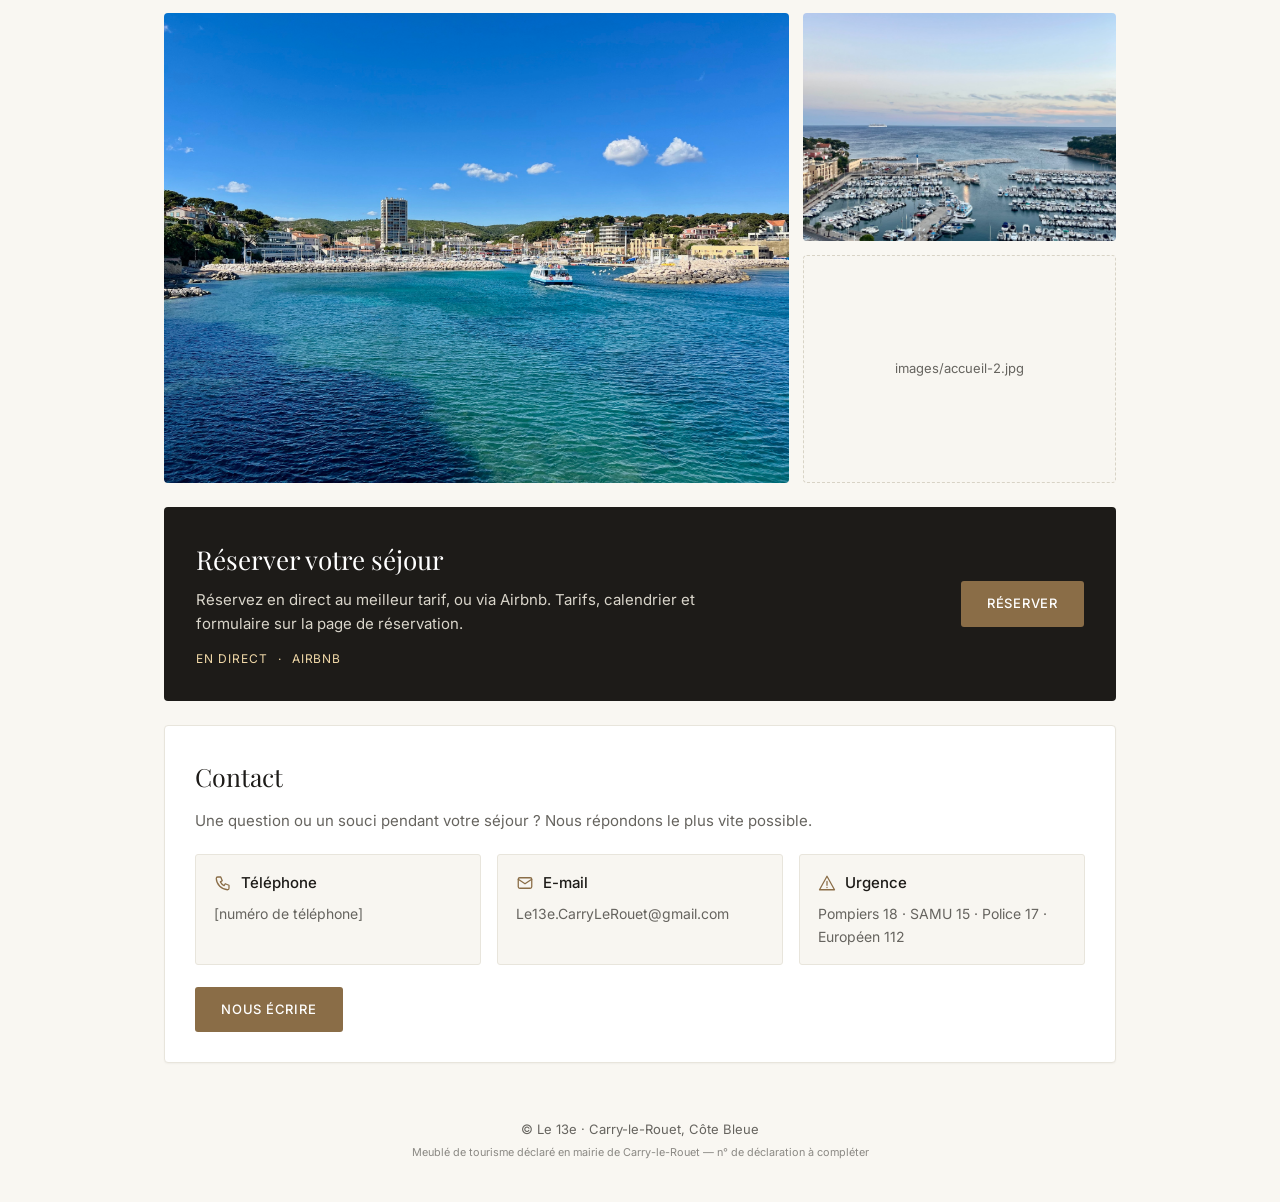
==== commit 436a0645: "Footer : mention légale meublé de tourisme sur toutes les pages" ====
--- a/index.html
+++ b/index.html
@@ -85,7 +85,7 @@
     </div>
   </form>
 </dialog>
-<footer>© Le 13e · Carry-le-Rouet, Côte Bleue</footer>
+<footer>© Le 13e · Carry-le-Rouet, Côte Bleue<br><small>Meublé de tourisme déclaré en mairie de Carry-le-Rouet — n° de déclaration à compléter</small></footer>
 <script src="script.js"></script>
 </body>
 </html>
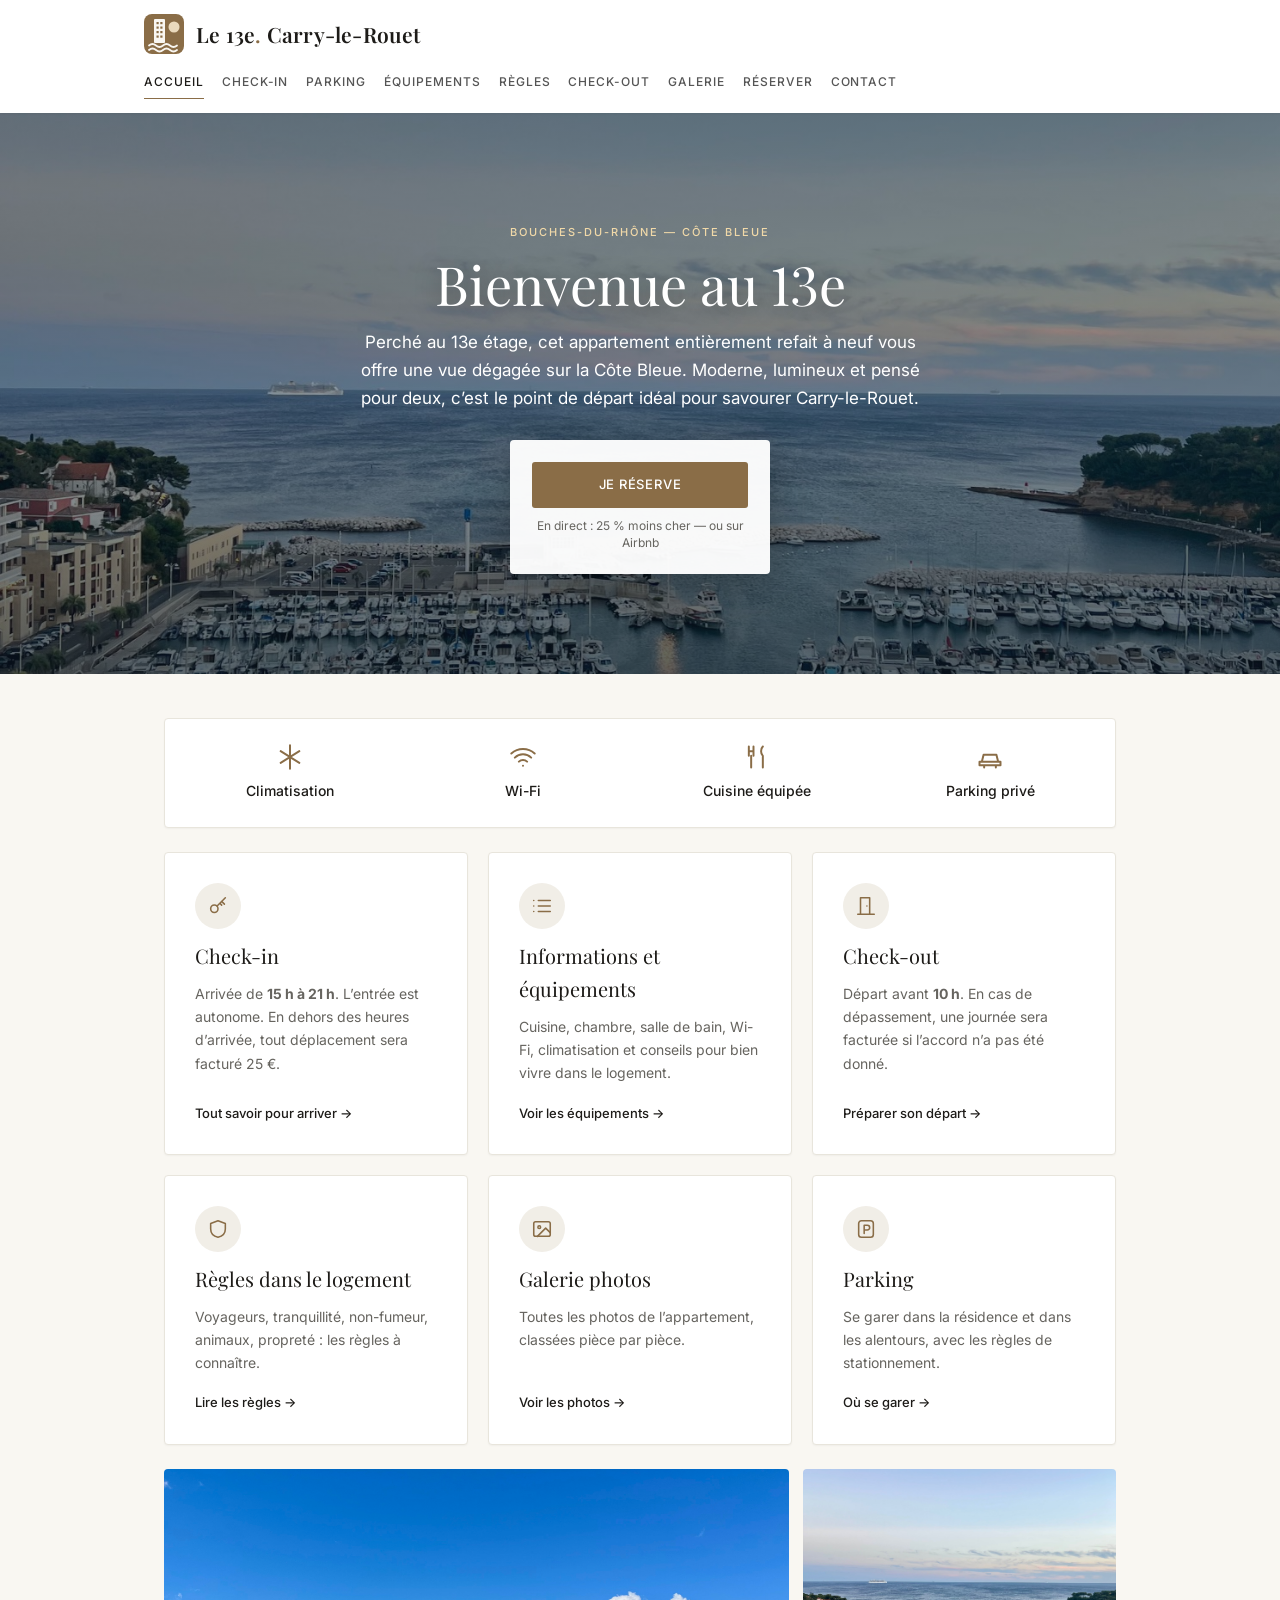
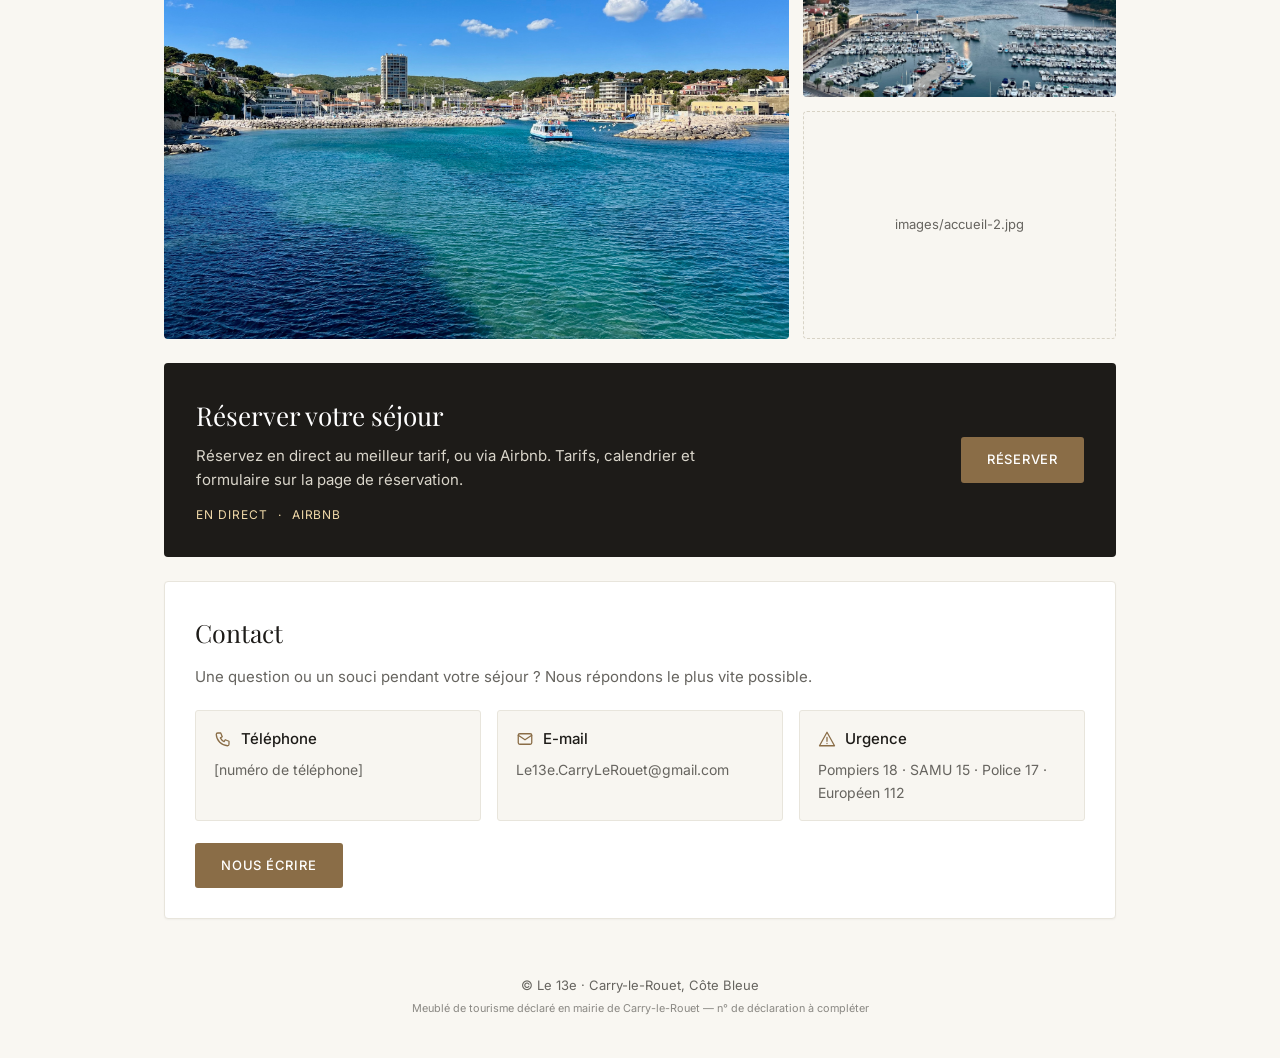
==== commit b2b508c1: "Encadré « Je réserve » : un seul bouton vers la page Réservation, options en direct -25% / Airbnb en" ====
--- a/index.html
+++ b/index.html
@@ -17,7 +17,7 @@
 </head>
 <body data-page="home">
 <header class="top" id="hd"></header>
-<section class="band hero-band" data-bg="accueil-bandeau,accueil-1,accueil-principale"><p class="eyebrow">Bouches-du-Rhône — Côte Bleue</p><h1>Bienvenue au 13e</h1><p class="sub">Perché au 13e étage, cet appartement entièrement refait à neuf vous offre une vue dégagée sur la Côte Bleue. Moderne, lumineux et pensé pour deux, c’est le point de départ idéal pour savourer Carry-le-Rouet.</p><aside class="hero-book" aria-label="Réserver"><h2>Je réserve</h2><p>Choisissez comment réserver</p><a class="btn" href="Reservation.html#direct">En direct</a><a class="btn alt air" href="Reservation.html#plateformes">Airbnb</a><small>Meilleur tarif en direct, sans frais de service</small></aside></section>
+<section class="band hero-band" data-bg="accueil-bandeau,accueil-1,accueil-principale"><p class="eyebrow">Bouches-du-Rhône — Côte Bleue</p><h1>Bienvenue au 13e</h1><p class="sub">Perché au 13e étage, cet appartement entièrement refait à neuf vous offre une vue dégagée sur la Côte Bleue. Moderne, lumineux et pensé pour deux, c’est le point de départ idéal pour savourer Carry-le-Rouet.</p><aside class="hero-book" aria-label="Réserver"><a class="btn" href="Reservation.html">Je réserve</a><small>En direct : 25 % moins cher — ou sur Airbnb</small></aside></section>
 <main class="wrap">
 
   <div class="amen">
